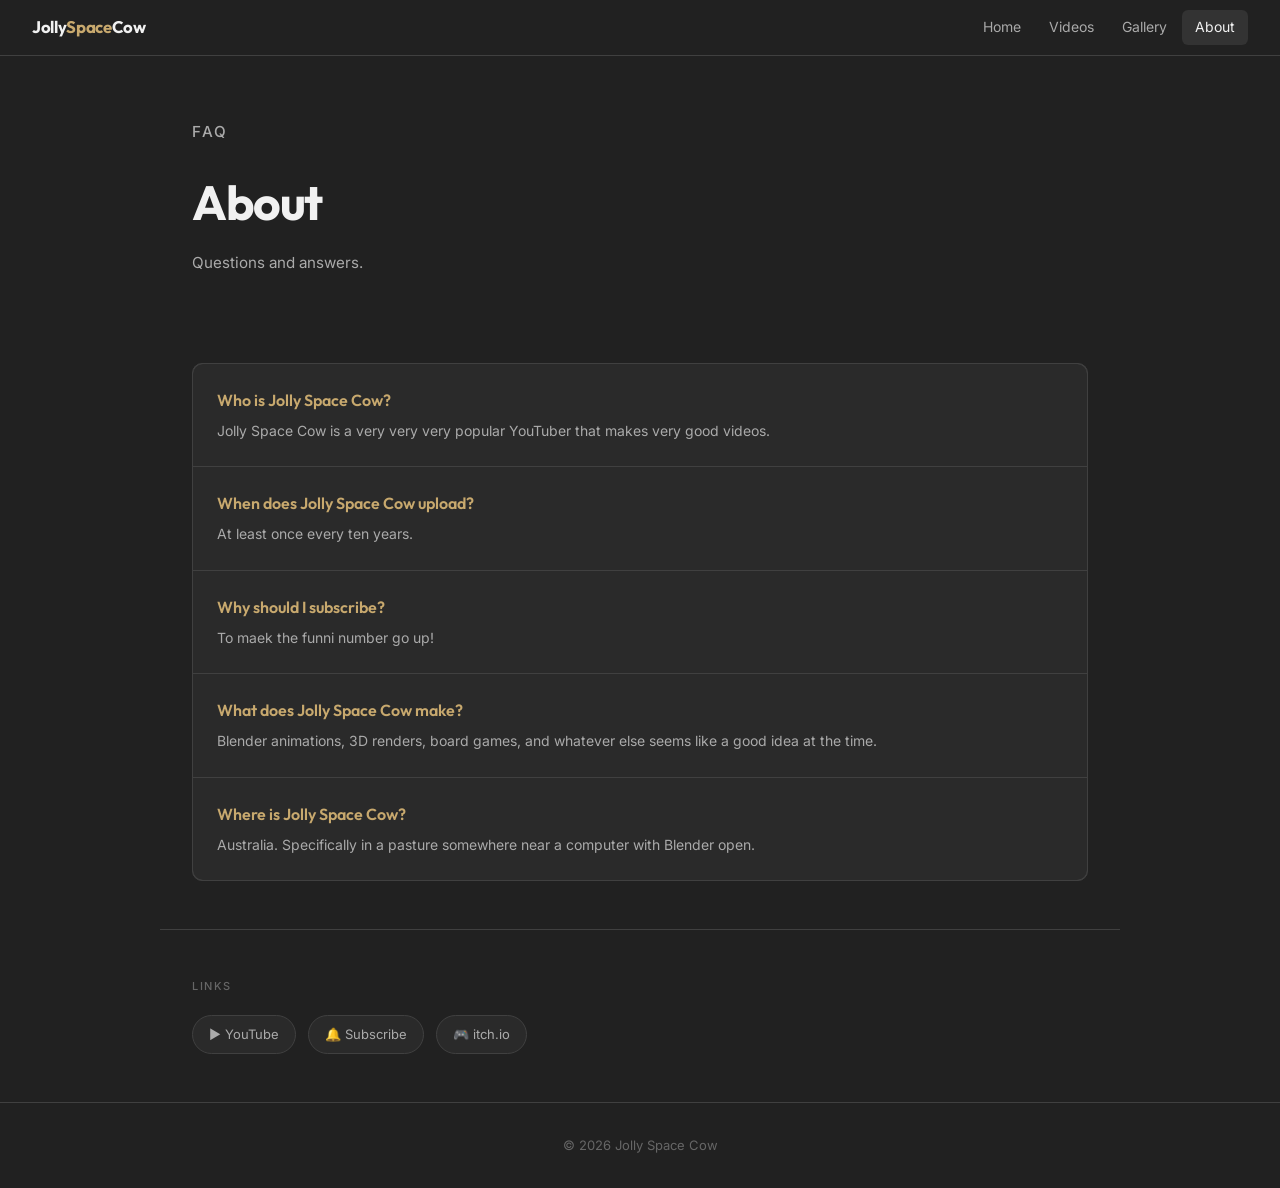
==== about.html @ c5514e10 "Antigravity smartypants code" ====
<!DOCTYPE html>
<html lang="en">

<head>
  <meta charset="UTF-8">
  <meta name="viewport" content="width=device-width, initial-scale=1.0">
  <title>About — Jolly Space Cow</title>
  <link rel="apple-touch-icon" sizes="180x180" href="public/apple-touch-icon.png">
  <link rel="icon" type="image/png" sizes="32x32" href="public/favicon-32x32.png">
  <link rel="icon" type="image/png" sizes="16x16" href="public/favicon-16x16.png">
  <link rel="icon" href="public/favicon.ico">
  <link rel="preconnect" href="https://fonts.googleapis.com">
  <link href="https://fonts.googleapis.com/css2?family=Outfit:wght@400;600;700&family=Inter:wght@400;500&display=swap"
    rel="stylesheet">
  <link rel="stylesheet" href="assets/css/style.css">
  <style>
    .page-hero {
      padding: 4rem 2rem 2.5rem;
      max-width: 960px;
      margin: 0 auto;
    }

    .page-hero h1 {
      font-family: 'Outfit', sans-serif;
      font-size: clamp(2rem, 5vw, 3rem);
      font-weight: 700;
      letter-spacing: -0.03em;
      margin-bottom: 0.6rem;
    }

    .page-hero p {
      color: var(--text-2);
      font-size: 0.95rem;
    }

    .qa-list {
      display: flex;
      flex-direction: column;
      gap: 1px;
    }

    .qa-item {
      background: var(--bg-2);
      padding: 1.5rem;
      border-radius: 0;
    }

    .qa-list .qa-item:first-child {
      border-radius: 10px 10px 0 0;
    }

    .qa-list .qa-item:last-child {
      border-radius: 0 0 10px 10px;
    }

    .qa-list {
      border: 1px solid var(--border);
      border-radius: 10px;
      overflow: hidden;
      gap: 1px;
      background: var(--border);
    }

    .qa-q {
      font-family: 'Outfit', sans-serif;
      font-size: 1rem;
      font-weight: 600;
      color: var(--accent);
      margin-bottom: 0.4rem;
    }

    .qa-a {
      color: var(--text-2);
      font-size: 14px;
      line-height: 1.6;
    }

    .contact-chips {
      display: flex;
      gap: 0.75rem;
      flex-wrap: wrap;
    }

    .contact-chip {
      display: inline-flex;
      align-items: center;
      gap: 0.4rem;
      padding: 0.5rem 1rem;
      background: var(--bg-2);
      border: 1px solid var(--border);
      border-radius: 100px;
      font-size: 13px;
      color: var(--text-2);
      text-decoration: none;
      transition: all 0.15s;
    }

    .contact-chip:hover {
      color: var(--text-1);
      background: var(--bg-3);
      border-color: var(--accent);
    }
  </style>
</head>

<body>
  <div class="page">
    <nav>
      <a href="index.html" class="nav-logo">Jolly<span>Space</span>Cow</a>
      <div class="nav-links">
        <a href="index.html">Home</a>
        <a href="videos.html">Videos</a>
        <a href="gallery.html">Gallery</a>
        <a href="about.html" class="active">About</a>
      </div>
    </nav>

    <div class="page-hero">
      <p class="section-label">FAQ</p>
      <h1>About</h1>
      <p>Questions and answers.</p>
    </div>

    <div class="section">
      <div class="qa-list">
        <div class="qa-item">
          <p class="qa-q">Who is Jolly Space Cow?</p>
          <p class="qa-a">Jolly Space Cow is a very very very popular YouTuber that makes very good videos.</p>
        </div>
        <div class="qa-item">
          <p class="qa-q">When does Jolly Space Cow upload?</p>
          <p class="qa-a">At least once every ten years.</p>
        </div>
        <div class="qa-item">
          <p class="qa-q">Why should I subscribe?</p>
          <p class="qa-a">To maek the funni number go up!</p>
        </div>
        <div class="qa-item">
          <p class="qa-q">What does Jolly Space Cow make?</p>
          <p class="qa-a">Blender animations, 3D renders, board games, and whatever else seems like a good idea at the
            time.</p>
        </div>
        <div class="qa-item">
          <p class="qa-q">Where is Jolly Space Cow?</p>
          <p class="qa-a">Australia. Specifically in a pasture somewhere near a computer with Blender open.</p>
        </div>
      </div>
    </div>

    <div class="section">
      <p class="section-label">Links</p>
      <div class="contact-chips">
        <a href="https://www.youtube.com/channel/UCpBcikf2fOhwMhp3Czj2CwA" class="contact-chip" target="_blank">▶
          YouTube</a>
        <a href="https://www.youtube.com/channel/UCpBcikf2fOhwMhp3Czj2CwA?sub_confirmation=1" class="contact-chip"
          target="_blank">🔔 Subscribe</a>
        <a href="https://jollyspacecow.itch.io" class="contact-chip" target="_blank">🎮 itch.io</a>
      </div>
    </div>

    <footer>© 2026 Jolly Space Cow</footer>
  </div>
  <script src="assets/js/cursor.js"></script>
</body>

</html>
---- assets/css/style.css ----
*, *::before, *::after { box-sizing: border-box; margin: 0; padding: 0; }

:root {
  --bg:       #212121;
  --bg-2:     #2a2a2a;
  --bg-3:     #333333;
  --bg-4:     #3d3d3d;
  --border:   #404040;
  --text-1:   #f1f1f1;
  --text-2:   #aaaaaa;
  --text-3:   #666666;
  --accent:   #c8a96e;
  --accent-h: #e8c98e;
}

html { scroll-behavior: smooth; }

body {
  background: var(--bg);
  color: var(--text-1);
  font-family: 'Inter', sans-serif;
  font-size: 15px;
  line-height: 1.6;
  min-height: 100vh;
}

/* ── Nav ── */
nav {
  position: sticky; top: 0; z-index: 100;
  background: rgba(33,33,33,0.94);
  backdrop-filter: blur(14px);
  border-bottom: 1px solid var(--border);
  padding: 0 2rem;
  height: 56px;
  display: flex; align-items: center; justify-content: space-between;
}

.nav-logo {
  font-family: 'Outfit', sans-serif;
  font-weight: 700; font-size: 1.05rem;
  color: var(--text-1); text-decoration: none;
  letter-spacing: -0.02em;
}
.nav-logo span { color: var(--accent); }

.nav-links { display: flex; gap: 0.15rem; }
.nav-links a {
  color: var(--text-2); text-decoration: none;
  font-size: 14px; padding: 0.4rem 0.8rem;
  border-radius: 6px;
  transition: color 0.15s, background 0.15s;
}
.nav-links a:hover,
.nav-links a.active { color: var(--text-1); background: var(--bg-3); }

/* ── Buttons ── */
.btn {
  display: inline-flex; align-items: center; gap: 0.4rem;
  padding: 0.55rem 1.2rem; border-radius: 8px;
  font-size: 14px; font-weight: 500; font-family: 'Inter', sans-serif;
  text-decoration: none; cursor: pointer; border: none;
  transition: all 0.15s;
}
.btn-primary { background: var(--accent); color: #1a1208; }
.btn-primary:hover { background: var(--accent-h); }
.btn-ghost {
  background: transparent; color: var(--text-2);
  border: 1px solid var(--border);
}
.btn-ghost:hover { background: var(--bg-3); color: var(--text-1); border-color: var(--bg-4); }
.btn-red { background: #cc0000; color: #fff; }
.btn-red:hover { background: #e60000; }

/* ── Page wrapper ── */
.page { position: relative; z-index: 1; }

/* ── Section ── */
.section {
  max-width: 960px; margin: 0 auto;
  padding: 3rem 2rem;
}
.section + .section { border-top: 1px solid var(--border); }

.section-label {
  font-size: 11px; font-weight: 500;
  letter-spacing: 0.14em; text-transform: uppercase;
  color: var(--text-3); margin-bottom: 1.25rem;
}

.section-title {
  font-family: 'Outfit', sans-serif;
  font-size: 1.5rem; font-weight: 700;
  letter-spacing: -0.02em;
  color: var(--text-1); margin-bottom: 0.4rem;
}

/* ── Footer ── */
footer {
  border-top: 1px solid var(--border);
  padding: 2rem; text-align: center;
  font-size: 13px; color: var(--text-3);
}

/* ── Stars ── */
.stars {
  position: fixed; inset: 0;
  pointer-events: none; z-index: 0; overflow: hidden;
}
.star {
  position: absolute; background: #fff; border-radius: 50%;
  opacity: 0;
  animation: twinkle var(--d) ease-in-out infinite var(--delay);
}
@keyframes twinkle {
  0%,100% { opacity: 0; }
  50%      { opacity: var(--op); }
}

/* ── Lightbox ── */
.lb-overlay {
  display: none; position: fixed; inset: 0; z-index: 1000;
  background: rgba(0,0,0,0.88);
  align-items: center; justify-content: center;
  flex-direction: column; gap: 1rem;
  padding: 2rem;
}
.lb-overlay.open { display: flex; }
.lb-overlay img {
  max-width: 100%; max-height: 80vh;
  border-radius: 8px; object-fit: contain;
}
.lb-actions { display: flex; gap: 0.75rem; }
.lb-close {
  position: absolute; top: 1.5rem; right: 1.5rem;
  background: var(--bg-3); border: 1px solid var(--border);
  color: var(--text-1); border-radius: 50%;
  width: 38px; height: 38px; font-size: 1.1rem;
  cursor: pointer; display: flex; align-items: center; justify-content: center;
  transition: background 0.15s;
}
.lb-close:hover { background: var(--bg-4); }
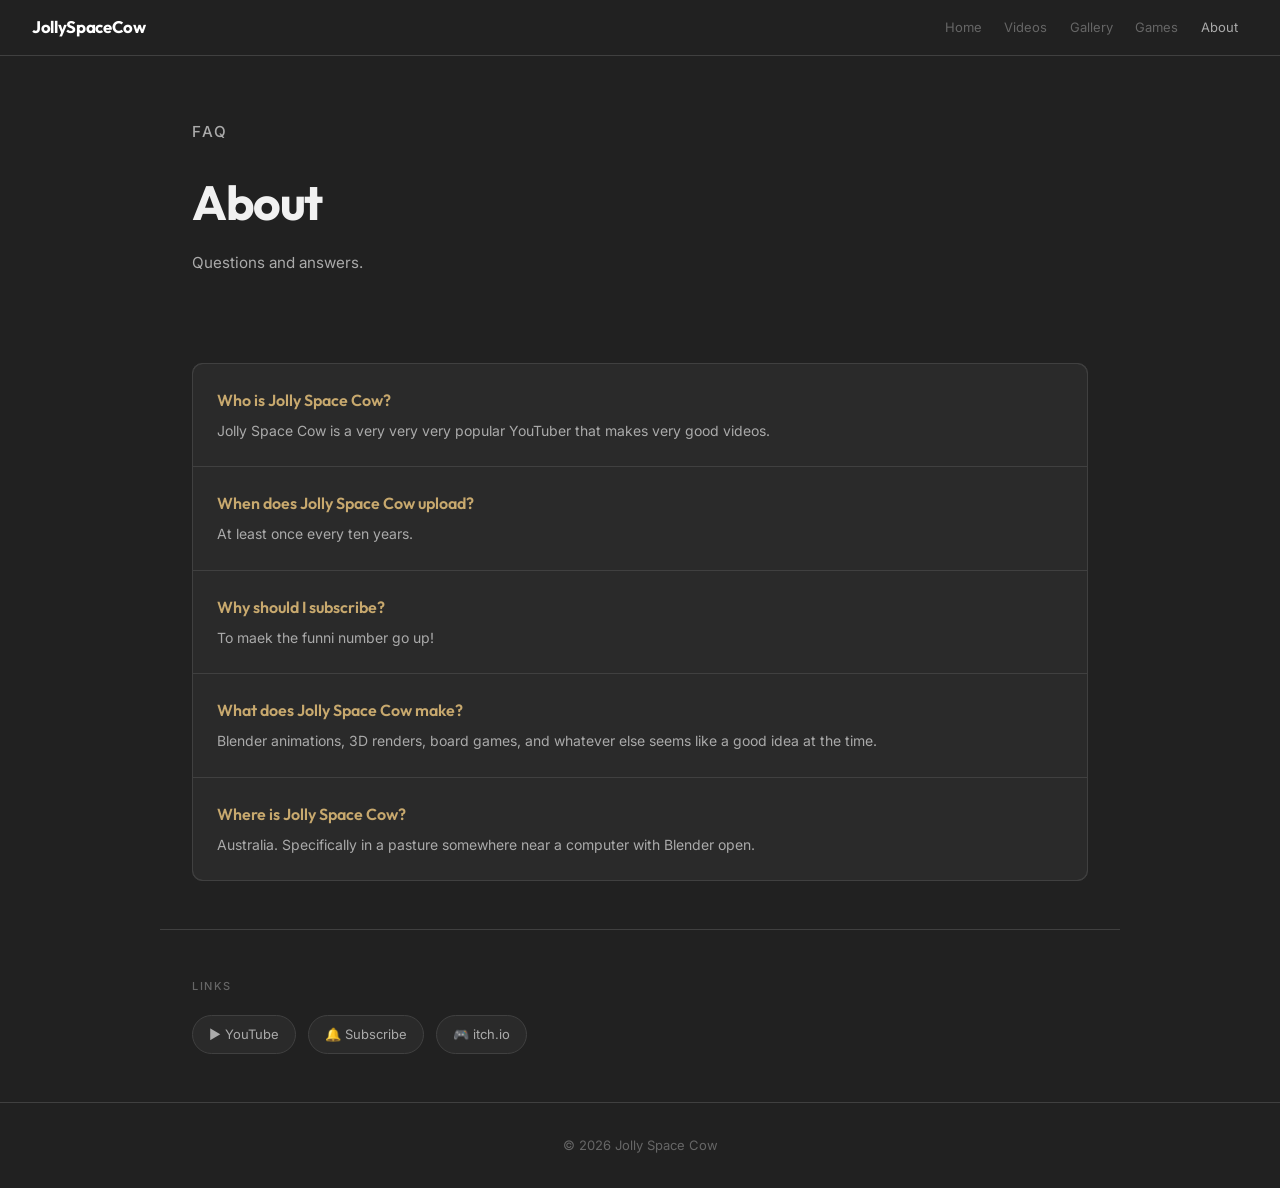
==== commit b3f2a922: "Refine navigation styling and add .gitignore" ====
--- a/about.html
+++ b/about.html
@@ -111,6 +111,7 @@
         <a href="index.html">Home</a>
         <a href="videos.html">Videos</a>
         <a href="gallery.html">Gallery</a>
+        <a href="games.html">Games</a>
         <a href="about.html" class="active">About</a>
       </div>
     </nav>
--- a/assets/css/style.css
+++ b/assets/css/style.css
@@ -38,20 +38,20 @@
 .nav-logo {
   font-family: 'Outfit', sans-serif;
   font-weight: 700; font-size: 1.05rem;
-  color: var(--text-1); text-decoration: none;
+  color: #fff; text-decoration: none;
   letter-spacing: -0.02em;
 }
-.nav-logo span { color: var(--accent); }
+.nav-logo span { color: inherit; }
 
-.nav-links { display: flex; gap: 0.15rem; }
+.nav-links { display: flex; gap: 0.1rem; }
 .nav-links a {
-  color: var(--text-2); text-decoration: none;
-  font-size: 14px; padding: 0.4rem 0.8rem;
+  color: var(--text-3); text-decoration: none;
+  font-size: 13px; padding: 0.3rem 0.65rem;
   border-radius: 6px;
   transition: color 0.15s, background 0.15s;
 }
-.nav-links a:hover,
-.nav-links a.active { color: var(--text-1); background: var(--bg-3); }
+.nav-links a:hover { color: var(--text-1); background: rgba(255,255,255,0.06); }
+.nav-links a.active { color: var(--text-2); }
 
 /* ── Buttons ── */
 .btn {
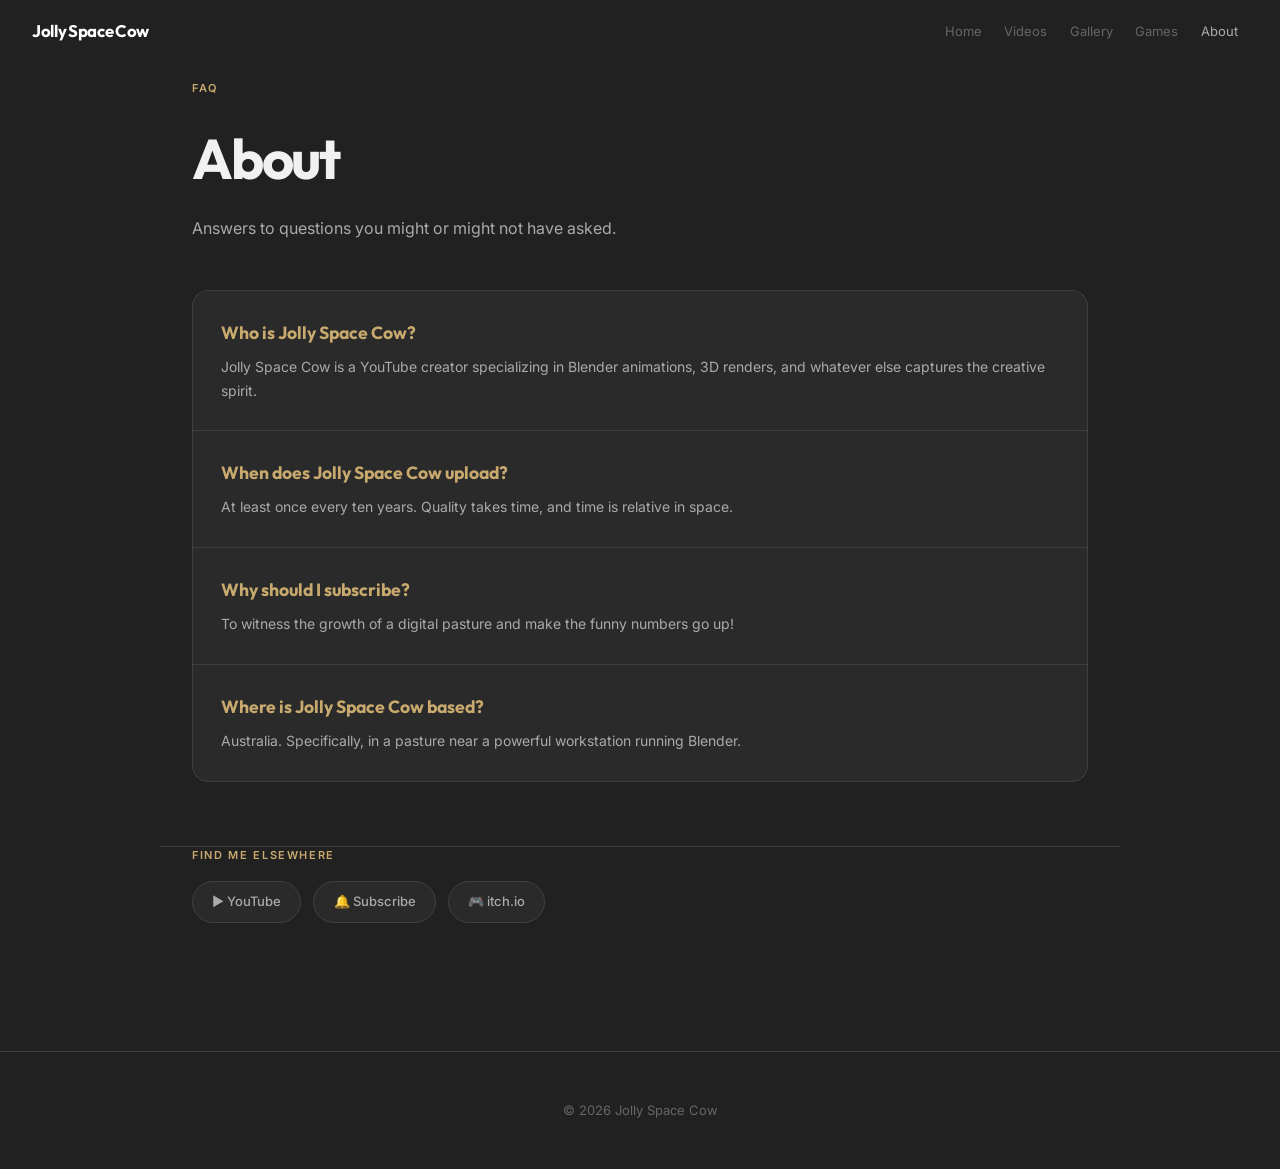
==== commit 0ee24808: "Gemini 3 Flash epic optimisations" ====
--- a/about.html
+++ b/about.html
@@ -1,106 +1,21 @@
 <!DOCTYPE html>
 <html lang="en">
-
 <head>
   <meta charset="UTF-8">
   <meta name="viewport" content="width=device-width, initial-scale=1.0">
   <title>About — Jolly Space Cow</title>
+  
   <link rel="apple-touch-icon" sizes="180x180" href="public/apple-touch-icon.png">
   <link rel="icon" type="image/png" sizes="32x32" href="public/favicon-32x32.png">
   <link rel="icon" type="image/png" sizes="16x16" href="public/favicon-16x16.png">
   <link rel="icon" href="public/favicon.ico">
+  
   <link rel="preconnect" href="https://fonts.googleapis.com">
-  <link href="https://fonts.googleapis.com/css2?family=Outfit:wght@400;600;700&family=Inter:wght@400;500&display=swap"
-    rel="stylesheet">
+  <link rel="preconnect" href="https://fonts.gstatic.com" crossorigin>
+  <link href="https://fonts.googleapis.com/css2?family=Outfit:wght@400;600;700&family=Inter:wght@400;500&display=swap" rel="stylesheet">
+  
   <link rel="stylesheet" href="assets/css/style.css">
-  <style>
-    .page-hero {
-      padding: 4rem 2rem 2.5rem;
-      max-width: 960px;
-      margin: 0 auto;
-    }
-
-    .page-hero h1 {
-      font-family: 'Outfit', sans-serif;
-      font-size: clamp(2rem, 5vw, 3rem);
-      font-weight: 700;
-      letter-spacing: -0.03em;
-      margin-bottom: 0.6rem;
-    }
-
-    .page-hero p {
-      color: var(--text-2);
-      font-size: 0.95rem;
-    }
-
-    .qa-list {
-      display: flex;
-      flex-direction: column;
-      gap: 1px;
-    }
-
-    .qa-item {
-      background: var(--bg-2);
-      padding: 1.5rem;
-      border-radius: 0;
-    }
-
-    .qa-list .qa-item:first-child {
-      border-radius: 10px 10px 0 0;
-    }
-
-    .qa-list .qa-item:last-child {
-      border-radius: 0 0 10px 10px;
-    }
-
-    .qa-list {
-      border: 1px solid var(--border);
-      border-radius: 10px;
-      overflow: hidden;
-      gap: 1px;
-      background: var(--border);
-    }
-
-    .qa-q {
-      font-family: 'Outfit', sans-serif;
-      font-size: 1rem;
-      font-weight: 600;
-      color: var(--accent);
-      margin-bottom: 0.4rem;
-    }
-
-    .qa-a {
-      color: var(--text-2);
-      font-size: 14px;
-      line-height: 1.6;
-    }
-
-    .contact-chips {
-      display: flex;
-      gap: 0.75rem;
-      flex-wrap: wrap;
-    }
-
-    .contact-chip {
-      display: inline-flex;
-      align-items: center;
-      gap: 0.4rem;
-      padding: 0.5rem 1rem;
-      background: var(--bg-2);
-      border: 1px solid var(--border);
-      border-radius: 100px;
-      font-size: 13px;
-      color: var(--text-2);
-      text-decoration: none;
-      transition: all 0.15s;
-    }
-
-    .contact-chip:hover {
-      color: var(--text-1);
-      background: var(--bg-3);
-      border-color: var(--accent);
-    }
-  </style>
+  <link rel="stylesheet" href="assets/css/components.css">
 </head>
 
 <body>
@@ -112,56 +27,50 @@
         <a href="videos.html">Videos</a>
         <a href="gallery.html">Gallery</a>
         <a href="games.html">Games</a>
-        <a href="about.html" class="active">About</a>
+        <a href="about.html">About</a>
       </div>
     </nav>
 
-    <div class="page-hero">
-      <p class="section-label">FAQ</p>
+    <header class="page-hero">
+      <span class="section-label">FAQ</span>
       <h1>About</h1>
-      <p>Questions and answers.</p>
-    </div>
+      <p>Answers to questions you might or might not have asked.</p>
+    </header>
 
-    <div class="section">
+    <section class="section">
       <div class="qa-list">
         <div class="qa-item">
           <p class="qa-q">Who is Jolly Space Cow?</p>
-          <p class="qa-a">Jolly Space Cow is a very very very popular YouTuber that makes very good videos.</p>
+          <p class="qa-a">Jolly Space Cow is a YouTube creator specializing in Blender animations, 3D renders, and whatever else captures the creative spirit.</p>
         </div>
         <div class="qa-item">
           <p class="qa-q">When does Jolly Space Cow upload?</p>
-          <p class="qa-a">At least once every ten years.</p>
+          <p class="qa-a">At least once every ten years. Quality takes time, and time is relative in space.</p>
         </div>
         <div class="qa-item">
           <p class="qa-q">Why should I subscribe?</p>
-          <p class="qa-a">To maek the funni number go up!</p>
+          <p class="qa-a">To witness the growth of a digital pasture and make the funny numbers go up!</p>
         </div>
         <div class="qa-item">
-          <p class="qa-q">What does Jolly Space Cow make?</p>
-          <p class="qa-a">Blender animations, 3D renders, board games, and whatever else seems like a good idea at the
-            time.</p>
-        </div>
-        <div class="qa-item">
-          <p class="qa-q">Where is Jolly Space Cow?</p>
-          <p class="qa-a">Australia. Specifically in a pasture somewhere near a computer with Blender open.</p>
+          <p class="qa-q">Where is Jolly Space Cow based?</p>
+          <p class="qa-a">Australia. Specifically, in a pasture near a powerful workstation running Blender.</p>
         </div>
       </div>
-    </div>
+    </section>
 
-    <div class="section">
-      <p class="section-label">Links</p>
+    <section class="section">
+      <span class="section-label">Find me elsewhere</span>
       <div class="contact-chips">
-        <a href="https://www.youtube.com/channel/UCpBcikf2fOhwMhp3Czj2CwA" class="contact-chip" target="_blank">▶
-          YouTube</a>
-        <a href="https://www.youtube.com/channel/UCpBcikf2fOhwMhp3Czj2CwA?sub_confirmation=1" class="contact-chip"
-          target="_blank">🔔 Subscribe</a>
+        <a href="https://www.youtube.com/channel/UCpBcikf2fOhwMhp3Czj2CwA" class="contact-chip" target="_blank">▶ YouTube</a>
+        <a href="https://www.youtube.com/channel/UCpBcikf2fOhwMhp3Czj2CwA?sub_confirmation=1" class="contact-chip" target="_blank">🔔 Subscribe</a>
         <a href="https://jollyspacecow.itch.io" class="contact-chip" target="_blank">🎮 itch.io</a>
       </div>
-    </div>
+    </section>
 
-    <footer>© 2026 Jolly Space Cow</footer>
+    <footer class="site-footer"></footer>
   </div>
+
   <script src="assets/js/cursor.js"></script>
+  <script src="assets/js/app.js"></script>
 </body>
-
 </html>
--- a/assets/css/style.css
+++ b/assets/css/style.css
@@ -1,16 +1,26 @@
-*, *::before, *::after { box-sizing: border-box; margin: 0; padding: 0; }
-
+/* ── Design Tokens ── */
 :root {
-  --bg:       #212121;
-  --bg-2:     #2a2a2a;
-  --bg-3:     #333333;
-  --bg-4:     #3d3d3d;
-  --border:   #404040;
-  --text-1:   #f1f1f1;
-  --text-2:   #aaaaaa;
-  --text-3:   #666666;
-  --accent:   #c8a96e;
-  --accent-h: #e8c98e;
+  --bg:           #212121;
+  --bg-2:         #2a2a2a;
+  --bg-3:         #333333;
+  --bg-4:         #3d3d3d;
+  --border:       #404040;
+  --text-1:       #f1f1f1;
+  --text-2:       #aaaaaa;
+  --text-3:       #666666;
+  --accent:       #c8a96e;
+  --accent-h:     #e8c98e;
+  --nav-height:   64px;
+  --nav-bg:       rgba(33, 33, 33, 0.85);
+  --transition:   all 0.25s cubic-bezier(0.4, 0, 0.2, 1);
+}
+
+/* ── Reset & Base ── */
+*, *::before, *::after { 
+  box-sizing: border-box; 
+  margin: 0; padding: 0; 
+  -webkit-font-smoothing: antialiased;
+  -moz-osx-font-smoothing: grayscale;
 }
 
 html { scroll-behavior: smooth; }
@@ -18,30 +28,83 @@
 body {
   background: var(--bg);
   color: var(--text-1);
-  font-family: 'Inter', sans-serif;
+  font-family: 'Inter', system-ui, sans-serif;
   font-size: 15px;
   line-height: 1.6;
   min-height: 100vh;
 }
 
-/* ── Nav ── */
+/* ── Global Layout ── */
+.page { position: relative; z-index: 1; }
+
+/* ── Navigation ── */
 nav {
-  position: sticky; top: 0; z-index: 100;
-  background: rgba(33,33,33,0.94);
-  backdrop-filter: blur(14px);
-  border-bottom: 1px solid var(--border);
+  position: fixed; 
+  top: 0; 
+  left: 0;
+  right: 0;
+  z-index: 1000;
+  background: transparent;
+  border-bottom: 1px solid transparent;
   padding: 0 2rem;
+  height: var(--nav-height);
+  display: flex; 
+  align-items: center; 
+  justify-content: space-between;
+  transition: background 0.3s, border-color 0.3s, height 0.3s;
+}
+
+nav.is-scrolled {
+  background: var(--nav-bg);
+  backdrop-filter: blur(16px);
+  -webkit-backdrop-filter: blur(16px);
+  border-bottom-color: var(--border);
   height: 56px;
-  display: flex; align-items: center; justify-content: space-between;
-}
-
-.nav-logo {
+}
+
+/* Logo: Explicitly white to prevent "reverting" */
+.nav-logo, 
+.nav-logo:link, 
+.nav-logo:visited {
   font-family: 'Outfit', sans-serif;
-  font-weight: 700; font-size: 1.05rem;
-  color: #fff; text-decoration: none;
+  font-weight: 700; 
+  font-size: 1.05rem;
+  color: #ffffff !important; /* Force white to override any browser/ghost styles */
+  text-decoration: none;
   letter-spacing: -0.02em;
-}
-.nav-logo span { color: inherit; }
+  display: flex;
+  align-items: center;
+  gap: 0.1rem;
+}
+
+.nav-logo span { 
+  color: inherit !important; 
+}
+
+.nav-logo:hover {
+  opacity: 0.85;
+}
+
+/* ── Interactive Cursor ── */
+.cursor-dot {
+  position: fixed; 
+  pointer-events: none; 
+  z-index: 9999;
+  width: 6px; 
+  height: 6px; 
+  border-radius: 50%;
+  background: var(--accent);
+  transform: translate(-50%, -50%);
+  transition: transform 0.15s ease-out, background-color 0.15s ease-out;
+}
+
+#cursor-canvas {
+  position: fixed; 
+  inset: 0; 
+  z-index: 9998; 
+  pointer-events: none;
+}
+
 
 .nav-links { display: flex; gap: 0.1rem; }
 .nav-links a {
--- a/assets/css/components.css
+++ b/assets/css/components.css
@@ -0,0 +1,85 @@
+/* ── SHARED PAGE COMPONENTS ── */
+
+.page-hero {
+  padding: 5rem 2rem 3rem;
+  max-width: 960px;
+  margin: 0 auto;
+}
+
+.page-hero h1 {
+  font-family: 'Outfit', sans-serif;
+  font-size: clamp(2.2rem, 6vw, 3.5rem);
+  font-weight: 700;
+  letter-spacing: -0.04em;
+  margin-bottom: 0.8rem;
+  color: var(--text-1);
+}
+
+.page-hero p {
+  color: var(--text-2);
+  font-size: 1rem;
+  max-width: 600px;
+  line-height: 1.6;
+}
+
+.section-label {
+  font-size: 11px;
+  font-weight: 600;
+  letter-spacing: 0.15em;
+  text-transform: uppercase;
+  color: var(--accent);
+  margin-bottom: 1rem;
+  display: block;
+}
+
+/* ── Common Section Layout ── */
+.section {
+  max-width: 960px;
+  margin: 0 auto;
+  padding: 0 2rem 4rem;
+}
+
+.grid-container {
+  display: grid;
+  gap: 1.5rem;
+}
+
+/* ── Standard Footer ── */
+.site-footer {
+  border-top: 1px solid var(--border);
+  padding: 3rem 2rem;
+  text-align: center;
+  font-size: 13px;
+  color: var(--text-3);
+  margin-top: 4rem;
+}
+/* ── FAQ / About Components ── */
+.qa-list {
+  display: flex; flex-direction: column; gap: 1px;
+  border: 1px solid var(--border); border-radius: 16px;
+  overflow: hidden; background: var(--border);
+}
+.qa-item {
+  background: var(--bg-2); padding: 1.75rem;
+}
+.qa-q {
+  font-family: 'Outfit', sans-serif; font-size: 1.1rem;
+  font-weight: 700; color: var(--accent); margin-bottom: 0.5rem;
+}
+.qa-a {
+  color: var(--text-2); font-size: 14px; line-height: 1.7;
+}
+.contact-chips {
+  display: flex; gap: 0.75rem; flex-wrap: wrap; margin-top: 1rem;
+}
+.contact-chip {
+  display: inline-flex; align-items: center; gap: 0.5rem;
+  padding: 0.6rem 1.2rem; background: var(--bg-2);
+  border: 1px solid var(--border); border-radius: 100px;
+  font-size: 13px; font-weight: 500; color: var(--text-2);
+  text-decoration: none; transition: var(--transition);
+}
+.contact-chip:hover {
+  color: var(--text-1); background: var(--bg-3); border-color: var(--accent);
+  transform: translateY(-2px);
+}
